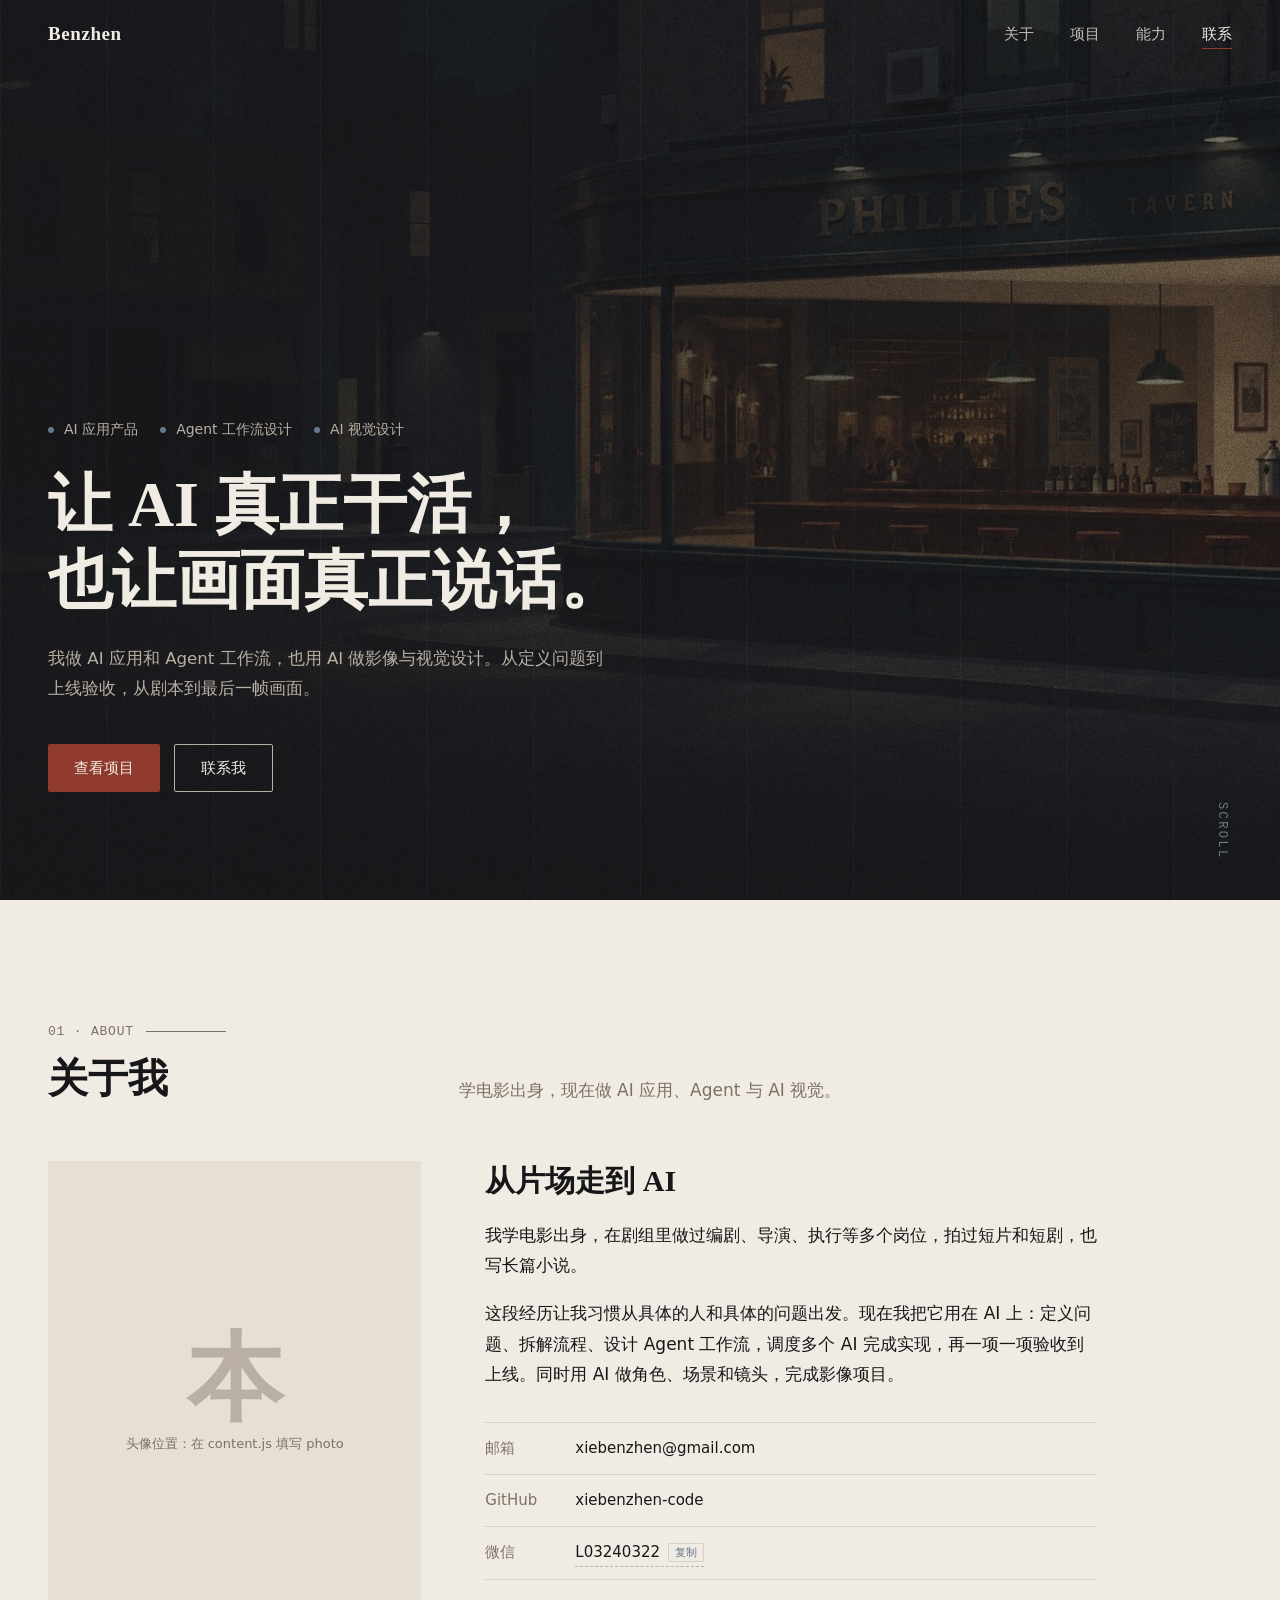
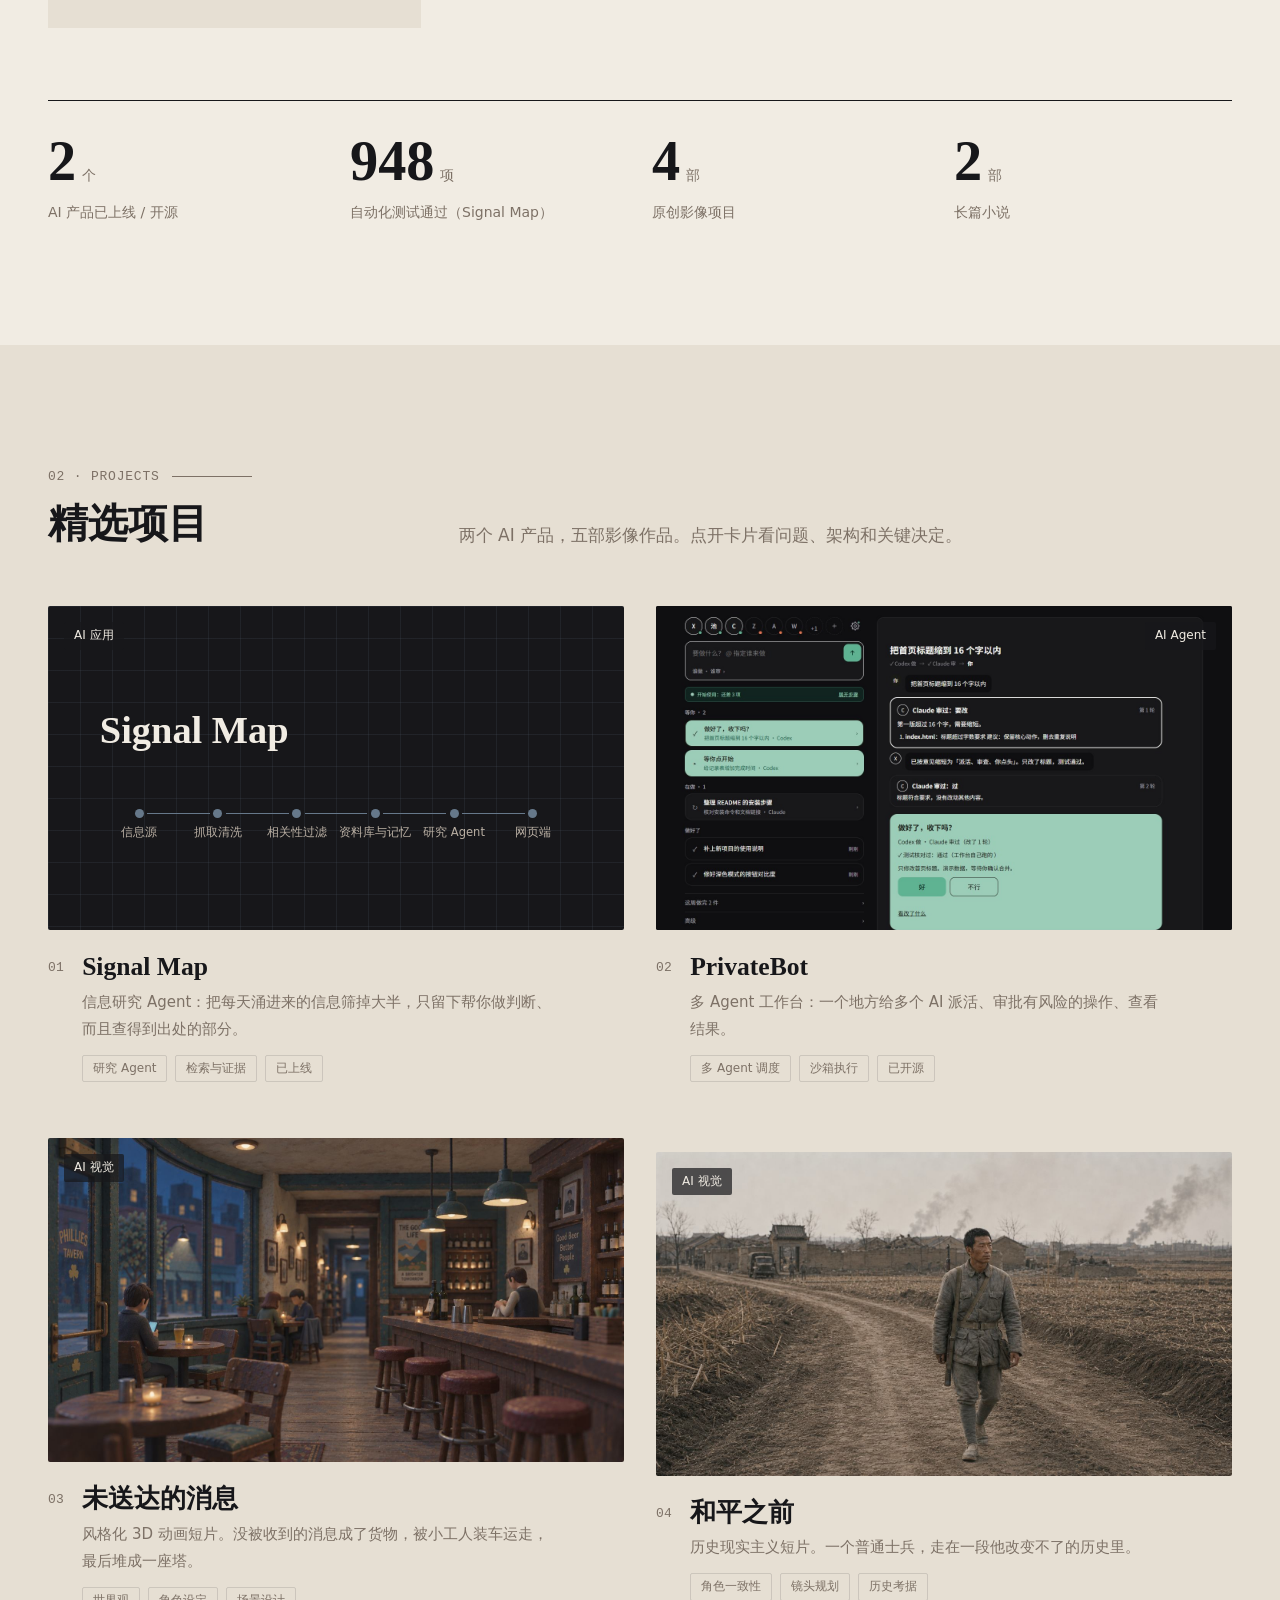
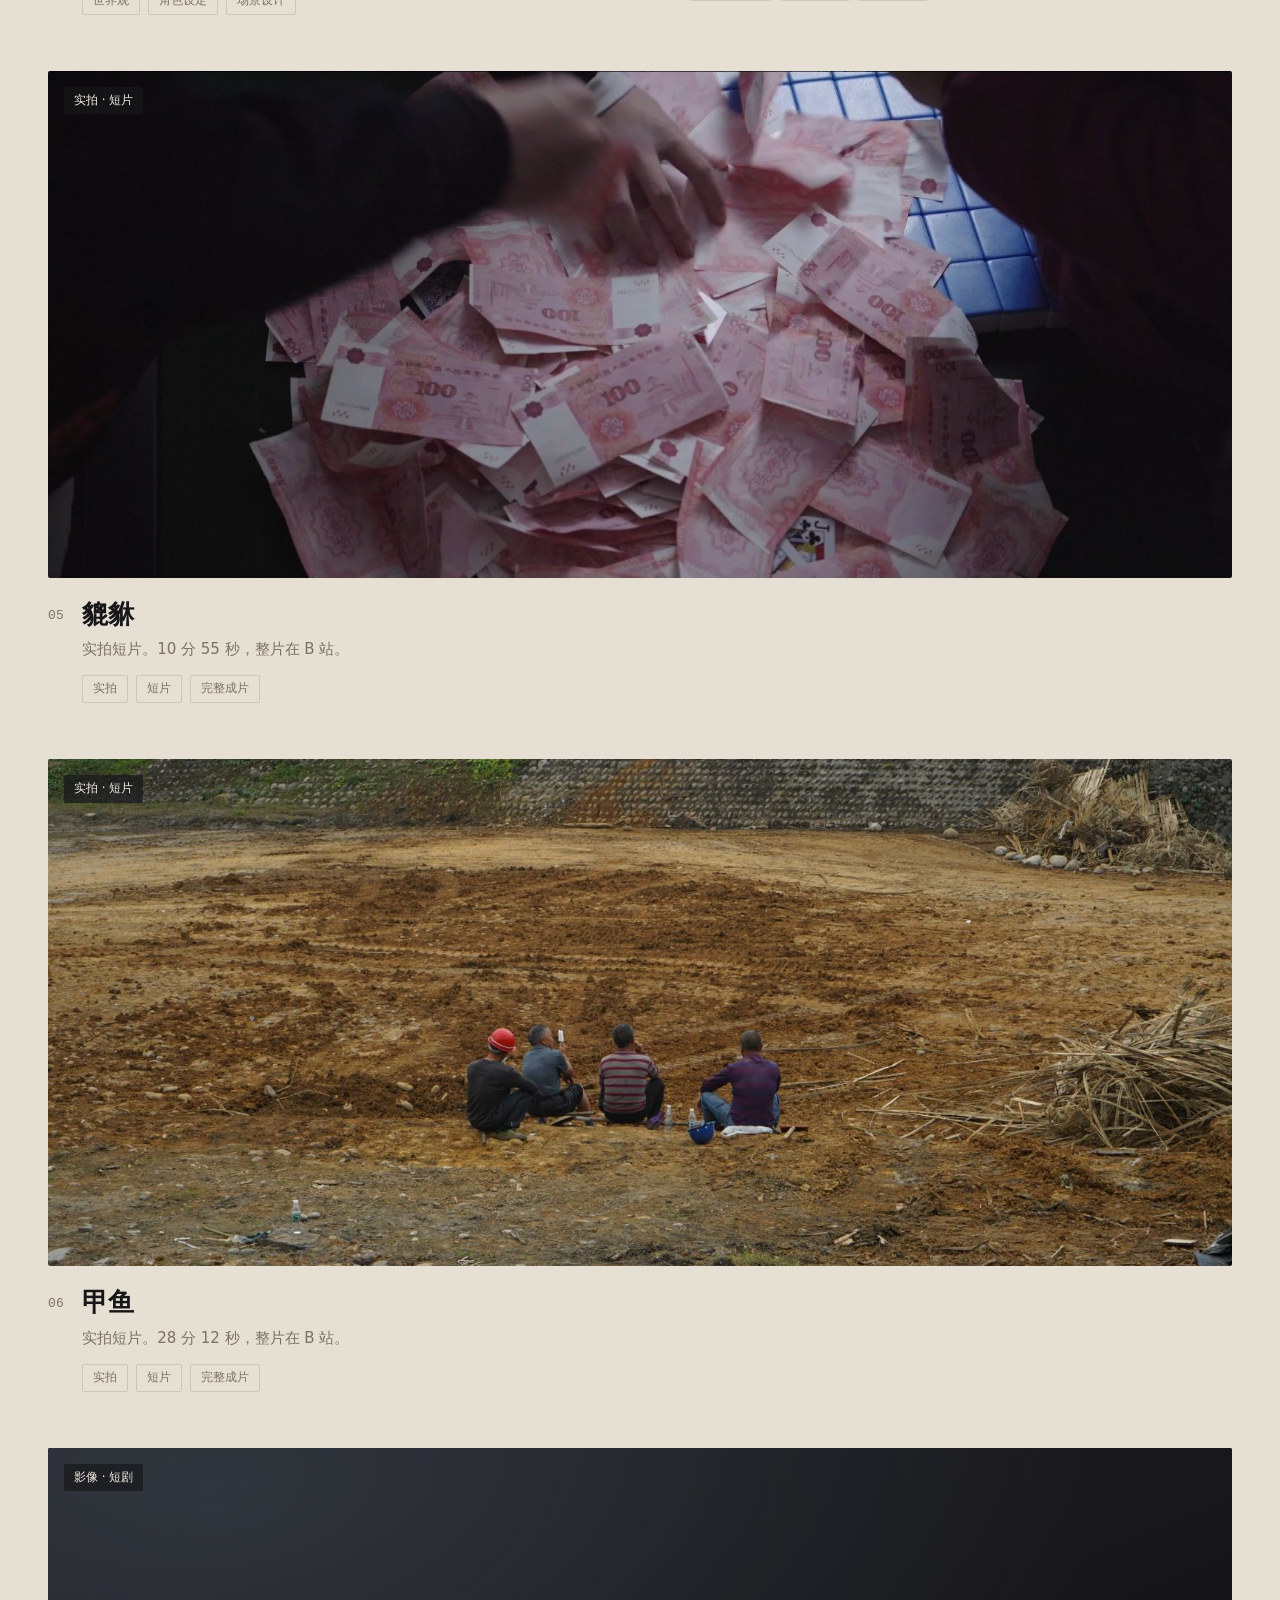
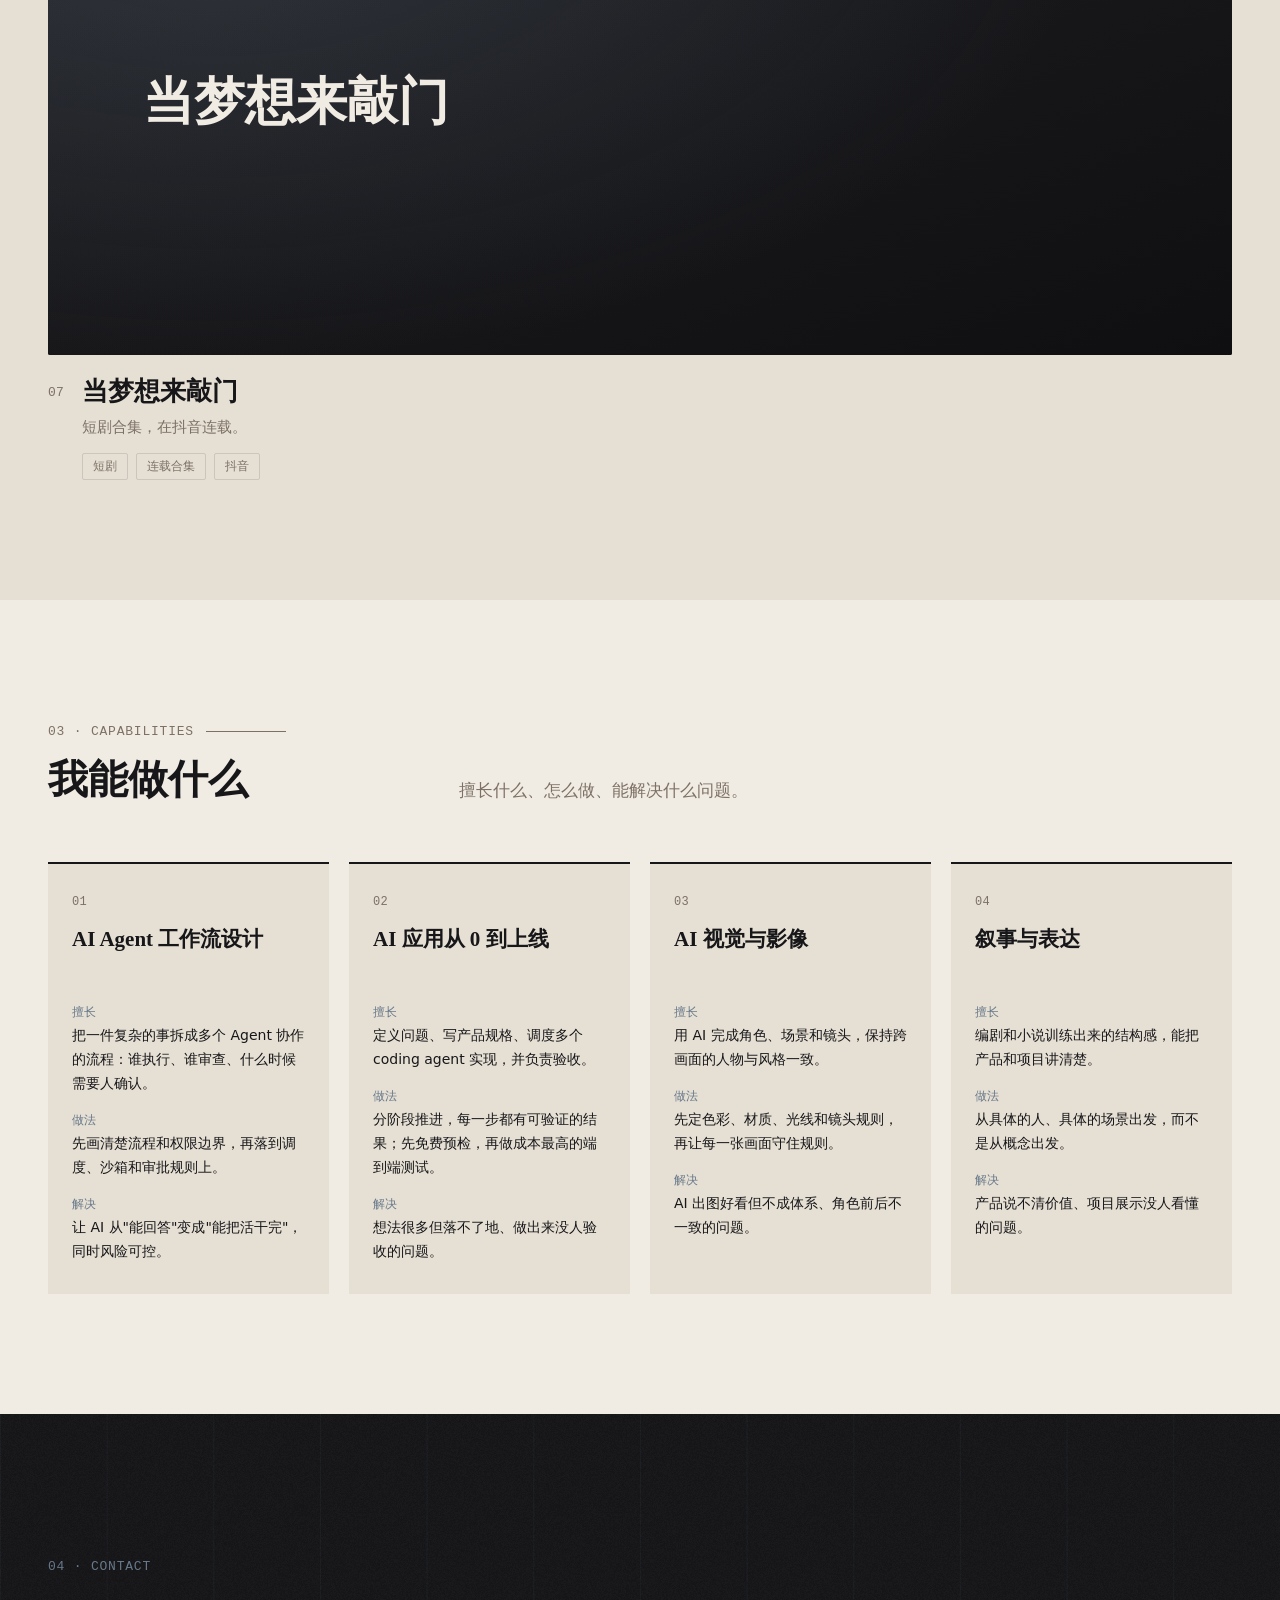
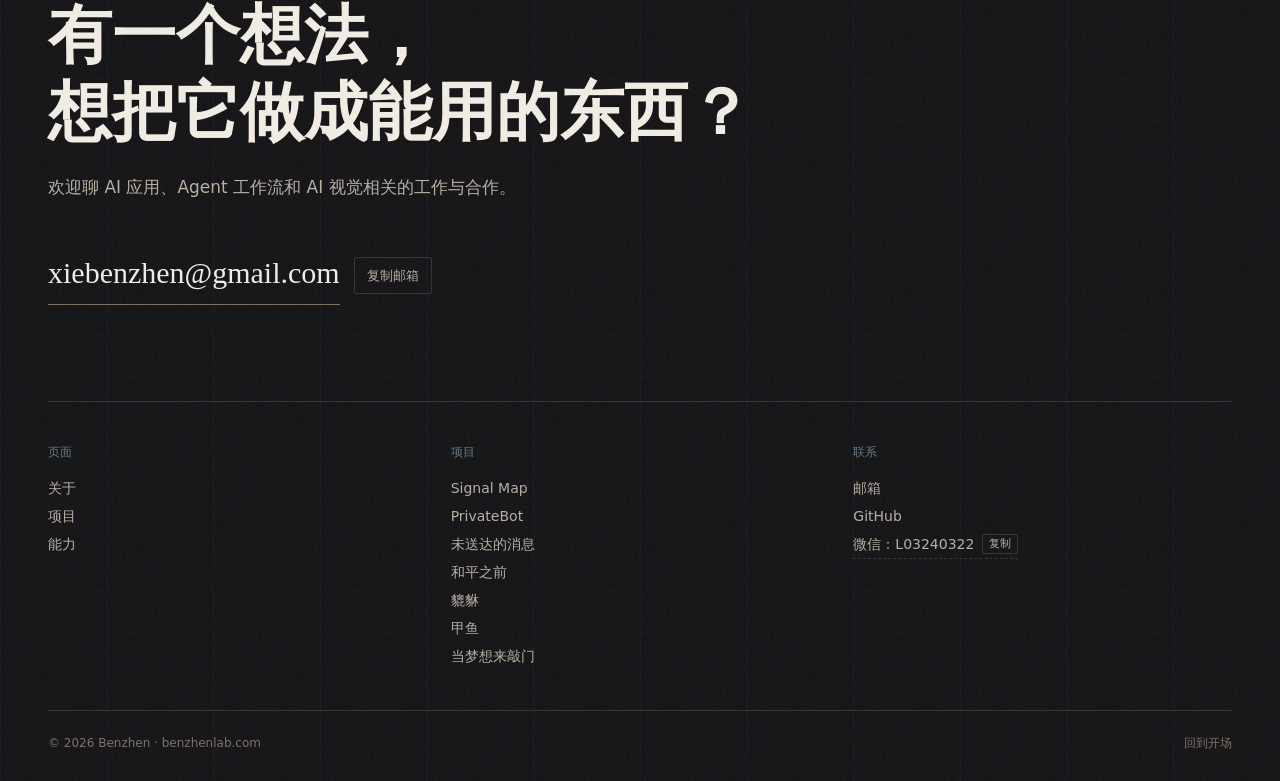
==== work.html @ 31fe7c93 "更新作品集：新增貔貅、甲鱼、当梦想来敲门，PrivateBot 换真实界面封面" ====
<!DOCTYPE html>
<html lang="zh-CN">
<head>
<meta charset="utf-8">
<meta name="viewport" content="width=device-width, initial-scale=1, viewport-fit=cover">
<title>作品集｜Benzhen</title>
<meta name="description" content="AI 应用产品、Agent 工作流设计与 AI 视觉设计作品集。">
<meta name="theme-color" content="#17171A">
<link rel="canonical" href="https://benzhenlab.com/work.html">
<meta property="og:type" content="website">
<meta property="og:site_name" content="Benzhen">
<meta property="og:url" content="https://benzhenlab.com/work.html">
<meta property="og:title" content="Benzhen｜AI 应用产品 · Agent 工作流 · AI 视觉">
<meta property="og:description" content="让 AI 真正干活，也让画面真正说话。七个项目：Signal Map、PrivateBot、未送达的消息、和平之前、貔貅、甲鱼、当梦想来敲门。">
<meta property="og:image" content="https://benzhenlab.com/assets/img/msg-tavern.jpg">
<meta name="twitter:card" content="summary_large_image">
<link rel="icon" href="data:image/svg+xml,%3Csvg xmlns='http://www.w3.org/2000/svg' viewBox='0 0 64 64'%3E%3Crect width='64' height='64' fill='%2317171A'/%3E%3Cpath d='M14 26V14h12M50 38v12H38' stroke='%23B9AFA3' stroke-width='2' fill='none'/%3E%3Ccircle cx='32' cy='32' r='7' fill='%238F3A2C'/%3E%3C/svg%3E">
<link rel="preload" as="image" href="assets/img/msg-street.jpg">
<link rel="stylesheet" href="assets/css/style.css">
</head>
<body class="page-in">

<header class="nav" id="nav">
  <div class="wrap">
    <a class="logo" href="index.html" id="logo"></a>
    <button class="menu-btn" id="menu" aria-label="打开菜单" aria-expanded="false"><i></i></button>
    <ul id="links">
      <li><a href="#about">关于</a></li>
      <li><a href="#projects">项目</a></li>
      <li><a href="#strengths">能力</a></li>
      <li><a href="#contact">联系</a></li>
    </ul>
  </div>
</header>

<main>
  <!-- 1 首屏 -->
  <section class="hero on-dark" id="top">
    <div class="bg"><img id="hero-img" alt=""></div>
    <div class="grid"></div>
    <div class="wrap">
      <div class="kicker" id="hero-roles"></div>
      <h1 id="hero-title"></h1>
      <p id="hero-sub"></p>
      <div class="acts" id="hero-acts"></div>
    </div>
    <span class="scroll mono">SCROLL</span>
  </section>

  <!-- 2 个人经历 -->
  <section class="sec" id="about">
    <div class="wrap">
      <div class="sec-head">
        <div><div class="no"><span class="mono-lbl" data-decrypt>01 · ABOUT</span></div><h2>关于我</h2></div>
        <p>学电影出身，现在做 AI 应用、Agent 与 AI 视觉。</p>
      </div>
      <div class="about-grid">
        <div class="portrait" id="portrait"></div>
        <div class="about-txt">
          <h3 id="about-title"></h3>
          <div id="about-text"></div>
          <dl class="contact-list" id="about-contact"></dl>
        </div>
      </div>
      <div class="stats" id="stats"></div>
    </div>
  </section>

  <!-- 3 精选项目 -->
  <section class="sec projects" id="projects">
    <div class="wrap">
      <div class="sec-head">
        <div><div class="no"><span class="mono-lbl" data-decrypt>02 · PROJECTS</span></div><h2>精选项目</h2></div>
        <p>两个 AI 产品，五部影像作品。点开卡片看问题、架构和关键决定。</p>
      </div>
      <div class="proj-grid" id="proj-grid"></div>
    </div>
  </section>

  <!-- 4 个人优势 -->
  <section class="sec" id="strengths">
    <div class="wrap">
      <div class="sec-head">
        <div><div class="no"><span class="mono-lbl" data-decrypt>03 · CAPABILITIES</span></div><h2>我能做什么</h2></div>
        <p>擅长什么、怎么做、能解决什么问题。</p>
      </div>
      <div class="str-grid" id="str-grid"></div>
    </div>
  </section>

  <!-- 5 页尾联系 -->
  <section class="end" id="contact">
    <div class="grid"></div>
    <div class="wrap">
      <div class="no" style="color:var(--steel);font-size:13px"><span class="mono-lbl" data-decrypt>04 · CONTACT</span></div>
      <h2 id="end-title" style="margin-top:20px"></h2>
      <p class="lead" id="end-text"></p>
      <div class="mail">
        <a class="addr" id="end-mail"></a>
        <button class="copy" id="copy">复制邮箱</button>
      </div>
      <div class="end-cols">
        <div><h4>页面</h4><a href="#about">关于</a><a href="#projects">项目</a><a href="#strengths">能力</a></div>
        <div><h4>项目</h4><div id="end-proj"></div></div>
        <div><h4>联系</h4><div id="end-contact"></div></div>
      </div>
      <div class="foot"><span id="copyr"></span><a href="index.html" style="text-decoration:none">回到开场</a></div>
    </div>
  </section>
</main>

<dialog class="detail" id="detail" aria-labelledby="d-title">
  <div class="d-bar"><span id="d-kind"></span><span class="d-hint mono">← → 切换项目</span><button id="d-close">关闭 ✕</button></div>
  <div class="d-body" id="d-body"></div>
</dialog>

<script src="assets/js/content.js"></script>
<script src="assets/js/fx.js"></script>
<script src="assets/js/main.js"></script>
</body>
</html>
---- assets/css/style.css ----
/* ═════════ 设计令牌 ═════════ */
:root{
  --paper:#F1ECE3;
  --paper-2:#E6DFD3;
  --ink:#17171A;
  --ink-2:#24242A;
  --taupe:#7D7166;
  --taupe-lt:#B9AFA3;
  --cinnabar:#8F3A2C;
  --steel:#66788A;
  --line-lt:rgba(23,23,26,.12);
  --line-dk:rgba(241,236,227,.14);

  --serif:"Songti SC","STSong","Source Han Serif SC","Noto Serif SC","Noto Serif CJK SC","SimSun",serif;
  --sans:"PingFang SC","HarmonyOS Sans SC","Microsoft YaHei UI","Microsoft YaHei","Noto Sans SC",system-ui,sans-serif;
  --mono:"SF Mono","JetBrains Mono","Cascadia Mono","Consolas",monospace;

  --max:1240px;
  --gut:48px;
  --sec:120px;
  --ease:cubic-bezier(.2,.7,.2,1);
}
@media (max-width:1080px){:root{--gut:32px}}
@media (max-width:760px){:root{--gut:20px;--sec:72px}}

*{box-sizing:border-box;margin:0;padding:0}
html{scroll-behavior:smooth;scroll-padding-top:72px;-webkit-text-size-adjust:100%}
body{background:var(--paper);color:var(--ink);font-family:var(--sans);font-size:17px;line-height:1.8;-webkit-font-smoothing:antialiased}
@media (max-width:760px){body{font-size:16px}}
a{color:inherit}
button{font:inherit;color:inherit;background:none;border:0;cursor:pointer}
img{display:block;width:100%}
:focus-visible{outline:2px solid var(--steel);outline-offset:3px}
.wrap{max-width:calc(var(--max) + var(--gut)*2);margin:0 auto;padding:0 var(--gut)}
.mono{font-family:var(--mono);letter-spacing:.02em}

/* 按钮 */
.btn{display:inline-flex;align-items:center;justify-content:center;height:48px;padding:0 26px;border-radius:2px;font-size:15px;text-decoration:none;transition:background .2s,color .2s,border-color .2s}
.btn-primary{background:var(--cinnabar);color:var(--paper)}
.btn-primary:hover{background:#7a3125}
.btn-ghost{border:1px solid currentColor}
.on-dark .btn-ghost{color:var(--paper);border-color:var(--taupe-lt)}
.on-dark .btn-ghost:hover{border-color:var(--paper)}

/* ═════════ 开场页 ═════════ */
.splash{position:fixed;inset:0;background:var(--ink);color:var(--paper);overflow:hidden;cursor:pointer}
.splash .slides{position:absolute;inset:0}
.splash .slides img{position:absolute;inset:0;height:100%;object-fit:cover;opacity:0;transform:scale(1.1);
  filter:saturate(.75) contrast(1.05);transition:opacity 1.8s ease,transform 7s linear}
.splash .slides img.on{opacity:.62;transform:scale(1)}
.splash .veil{position:absolute;inset:0;
  background:radial-gradient(ellipse at 50% 45%,transparent 25%,rgba(23,23,26,.85) 100%),linear-gradient(transparent 50%,rgba(23,23,26,.8))}
.splash .grid{position:absolute;inset:0;opacity:.5;
  background-image:linear-gradient(rgba(102,120,138,.16) 1px,transparent 1px),linear-gradient(90deg,rgba(102,120,138,.16) 1px,transparent 1px);
  background-size:96px 96px;mask-image:radial-gradient(ellipse at center,#000 30%,transparent 80%)}
.crop{position:absolute;width:22px;height:22px;border-color:var(--taupe-lt);border-style:solid;opacity:.7}
.crop.tl{top:28px;left:28px;border-width:1px 0 0 1px}.crop.tr{top:28px;right:28px;border-width:1px 1px 0 0}
.crop.bl{bottom:28px;left:28px;border-width:0 0 1px 1px}.crop.br{bottom:28px;right:28px;border-width:0 1px 1px 0}
.splash .top{position:absolute;top:44px;left:64px;right:64px;display:flex;justify-content:space-between;font-size:13px;color:var(--taupe-lt)}
.splash .top b{font-family:var(--serif);font-size:16px;color:var(--paper);font-weight:700;letter-spacing:.04em}
.splash .tc{color:var(--steel)}
.splash .center{position:absolute;left:64px;right:64px;bottom:120px}
.splash h1{font-family:var(--serif);font-weight:700;font-size:clamp(40px,6.4vw,88px);line-height:1.15;letter-spacing:.01em}
.splash h1 > span{display:block}
.splash .roles{display:flex;flex-wrap:wrap;gap:8px 28px;margin-top:28px;font-size:15px;color:var(--taupe-lt);opacity:0;animation:up 1s 1.1s var(--ease) forwards}
.splash .roles span{display:flex;align-items:center;gap:10px}
.splash .roles span::before{content:"";width:18px;height:1px;background:var(--taupe-lt)}
.splash .enter{position:absolute;right:64px;bottom:120px;display:flex;align-items:center;gap:14px;font-size:14px;opacity:0;animation:up 1s 1.4s var(--ease) forwards}
.splash .enter i{width:56px;height:56px;border-radius:50%;border:1px solid var(--taupe-lt);display:grid;place-items:center;position:relative}
.splash .enter i::after{content:"";width:8px;height:8px;border-radius:50%;background:var(--cinnabar);animation:pulse 2s ease-in-out infinite}
.splash:hover .enter i{border-color:var(--paper)}
.splash .count{position:absolute;left:64px;bottom:52px;font-size:12px;color:var(--taupe-lt)}
@keyframes up{to{opacity:1;transform:none}}
@keyframes pulse{50%{transform:scale(1.6);opacity:.5}}
.curtain{position:fixed;inset:0;background:var(--ink);z-index:50;transform:translateY(100%);transition:transform .7s cubic-bezier(.7,0,.2,1);pointer-events:none}
.curtain.go{transform:none}
@media (max-width:760px){
  .splash .top{left:28px;right:28px;top:36px}
  .splash .center{left:28px;right:28px;bottom:150px}
  .splash .enter{left:28px;right:auto;bottom:60px}
  .splash .count{display:none}
  .crop{display:none}
  .splash .slides{top:84px;bottom:auto;aspect-ratio:16/9}
  .splash .slides img{transform:none;transition:opacity 1.8s ease}
  .splash .slides img.on{opacity:.9;transform:none}
  .splash .veil{background:linear-gradient(transparent calc(84px + 40vw),var(--ink) calc(84px + 56.25vw))}
  .splash .grid{display:none}
  .splash .center{top:calc(84px + 56.25vw + 36px);bottom:auto}
}

/* ═════════ 作品集页 ═════════ */
.page-in{animation:fadein .8s ease both}
@keyframes fadein{from{opacity:0}}

/* 导航 */
.nav{position:fixed;top:0;left:0;right:0;z-index:20;transition:background .3s,color .3s,border-color .3s;color:var(--paper);border-bottom:1px solid transparent}
.nav .wrap{display:flex;align-items:center;justify-content:space-between;height:68px}
.nav .logo{font-family:var(--serif);font-weight:700;font-size:19px;text-decoration:none;letter-spacing:.03em}
.nav ul{display:flex;gap:36px;list-style:none;font-size:15px}
.nav ul a{text-decoration:none;opacity:.78;position:relative}
.nav ul a:hover,.nav ul a.cur{opacity:1}
.nav ul a.cur::after{content:"";position:absolute;left:0;right:0;bottom:-6px;height:1px;background:var(--cinnabar)}
.nav.solid{background:rgba(241,236,227,.94);backdrop-filter:blur(10px);color:var(--ink);border-color:var(--line-lt)}
.menu-btn{display:none;width:40px;height:40px;position:relative}
.menu-btn i,.menu-btn i::before,.menu-btn i::after{position:absolute;left:10px;width:20px;height:1.5px;background:currentColor;content:"";transition:transform .25s}
.menu-btn i{top:19px}.menu-btn i::before{left:0;top:-6px}.menu-btn i::after{left:0;top:6px}
.nav.open .menu-btn i{background:transparent}
.nav.open .menu-btn i::before{transform:translateY(6px) rotate(45deg)}
.nav.open .menu-btn i::after{transform:translateY(-6px) rotate(-45deg)}
@media (max-width:760px){
  .menu-btn{display:block}
  .nav ul{position:fixed;top:68px;left:0;right:0;flex-direction:column;gap:0;background:var(--paper);color:var(--ink);
    padding:8px var(--gut) 20px;border-bottom:1px solid var(--line-lt);transform:translateY(-8px);opacity:0;pointer-events:none;transition:opacity .25s,transform .25s}
  .nav ul a{display:block;padding:12px 0;opacity:1;border-bottom:1px solid var(--line-lt)}
  .nav.open ul{opacity:1;transform:none;pointer-events:auto}
  .nav.open{background:var(--paper);color:var(--ink)}
}

/* 1 Hero */
.hero{position:relative;min-height:100svh;display:flex;align-items:flex-end;background:var(--ink);color:var(--paper);overflow:hidden}
.hero .bg{position:absolute;inset:0}
.hero .bg img{height:100%;object-fit:cover;opacity:.55;filter:saturate(.7)}
.hero .bg::after{content:"";position:absolute;inset:0;background:linear-gradient(90deg,rgba(23,23,26,.92) 0%,rgba(23,23,26,.55) 55%,rgba(23,23,26,.25)),linear-gradient(transparent 60%,rgba(23,23,26,.9))}
.hero .grid{position:absolute;inset:0;opacity:.45;background-image:linear-gradient(90deg,rgba(102,120,138,.18) 1px,transparent 1px);background-size:calc((100% - 0px)/12) 100%}
.hero .wrap{position:relative;width:100%;padding-bottom:clamp(64px,12vh,120px);padding-top:140px}
.hero .kicker{display:flex;flex-wrap:wrap;gap:6px 22px;font-size:14px;color:var(--taupe-lt);margin-bottom:24px}
.hero .kicker span{display:flex;align-items:center;gap:10px}
.hero .kicker span::before{content:"";width:6px;height:6px;border-radius:50%;background:var(--steel)}
.hero h1{font-family:var(--serif);font-weight:700;font-size:clamp(34px,5vw,64px);line-height:1.2;max-width:14em}
.hero h1 > span{display:block}
.hero p{max-width:34em;margin-top:24px;color:var(--taupe-lt);font-size:clamp(16px,1.3vw,18px);opacity:0;animation:up 1s .9s var(--ease) forwards}
.hero .acts{display:flex;flex-wrap:wrap;gap:14px;margin-top:40px;opacity:0;animation:up 1s 1.1s var(--ease) forwards}
.hero .scroll{position:absolute;right:var(--gut);bottom:40px;font-size:12px;color:var(--steel);writing-mode:vertical-rl;letter-spacing:.2em}
@media (max-width:760px){
  .hero{display:block;min-height:0;padding-top:68px}
  .hero .bg{position:relative;aspect-ratio:16/9}
  .hero .bg img{opacity:.9}
  .hero .bg::after{background:linear-gradient(transparent 55%,var(--ink))}
  .hero .grid,.hero .scroll{display:none}
  .hero .wrap{padding-top:28px;padding-bottom:56px}
}

/* 模块通用 */
.sec{padding:var(--sec) 0}
.sec-head{display:grid;grid-template-columns:minmax(0,4fr) minmax(0,8fr);gap:24px;align-items:end;margin-bottom:56px}
.sec-head .no{font-size:13px;color:var(--taupe);display:flex;align-items:center;gap:12px}
.sec-head .no::after{content:"";flex:1;max-width:80px;height:1px;background:var(--taupe)}
.sec-head h2{font-family:var(--serif);font-size:clamp(28px,3.2vw,40px);line-height:1.3;margin-top:10px}
.sec-head p{color:var(--taupe);max-width:36em}
@media (max-width:760px){.sec-head{grid-template-columns:1fr;margin-bottom:36px}}

/* 2 个人经历 */
.about-grid{display:grid;grid-template-columns:minmax(0,4fr) minmax(0,8fr);gap:24px 64px}
.portrait{aspect-ratio:4/5;background:var(--paper-2);position:relative;overflow:hidden}
.portrait img{height:100%;object-fit:cover}
.portrait .ph{position:absolute;inset:0;display:grid;place-items:center;text-align:center;color:var(--taupe)}
.portrait .ph b{display:block;font-family:var(--serif);font-size:96px;line-height:1;color:var(--taupe-lt);font-weight:700}
.portrait .ph small{font-size:13px}
.about-txt h3{font-family:var(--serif);font-size:clamp(24px,2.4vw,30px);line-height:1.35;margin-bottom:18px}
.about-txt p{max-width:36em}
.about-txt p + p{margin-top:1em}
.contact-list{margin-top:32px;border-top:1px solid var(--line-lt);max-width:36em}
.contact-list div{display:grid;grid-template-columns:90px 1fr;padding:12px 0;border-bottom:1px solid var(--line-lt);font-size:15px}
.contact-list dt{color:var(--taupe)}
.contact-list a{text-decoration:none}
.contact-list a:hover{color:var(--cinnabar)}
.copy-id{display:inline-flex;align-items:center;gap:8px;padding:0;text-align:left;border-bottom:1px dashed var(--taupe-lt)}
.copy-id span{font-size:11px;line-height:1.6;color:var(--steel);border:1px solid var(--line-lt);padding:0 6px;border-radius:2px;transition:color .2s,border-color .2s}
.copy-id:hover span{color:var(--cinnabar);border-color:var(--cinnabar)}
.end .copy-id{color:var(--taupe-lt);border-bottom-color:var(--line-dk);line-height:2}
.end .copy-id:hover{color:var(--paper)}
.end .copy-id span{color:var(--taupe-lt);border-color:var(--line-dk)}
.stats{display:grid;grid-template-columns:repeat(4,minmax(0,1fr));gap:24px;margin-top:72px;padding-top:32px;border-top:1px solid var(--ink)}
.stat b{font-family:var(--serif);font-size:clamp(40px,4.4vw,60px);line-height:1;font-weight:700}
.stat .u{font-size:14px;color:var(--taupe);margin-left:6px}
.stat p{font-size:14px;color:var(--taupe);margin-top:10px}
@media (max-width:760px){
  .about-grid{grid-template-columns:1fr}
  .portrait{max-width:280px;aspect-ratio:1}
  .stats{grid-template-columns:1fr 1fr;gap:28px 16px;margin-top:48px}
}

/* 3 精选项目 */
.projects{background:var(--paper-2)}
.proj-grid{display:grid;grid-template-columns:repeat(2,minmax(0,1fr));gap:56px 32px}
.proj{display:block;width:100%;text-align:left}
.proj .cover{position:relative;aspect-ratio:16/9;overflow:hidden;background:var(--ink);border-radius:2px}
.proj .cover img{height:100%;object-fit:cover;transition:transform .8s var(--ease)}
.proj:hover .cover img{transform:scale(1.035)}
.proj .kind{position:absolute;left:16px;top:16px;font-size:12px;padding:3px 10px;background:rgba(23,23,26,.7);color:var(--paper);border-radius:2px}
/* 界面截图做封面时，标签移到右上，避开截图里的工具栏与标题 */
.proj .cover--shot .kind{left:auto;right:16px}
.proj .info{display:grid;grid-template-columns:auto 1fr;gap:4px 18px;margin-top:20px}
.proj .idx{font-size:13px;color:var(--taupe);padding-top:6px}
.proj h3{font-family:var(--serif);font-size:clamp(21px,2vw,26px);line-height:1.35;transition:color .2s}
.proj:hover h3{color:var(--cinnabar)}
.proj p{grid-column:2;color:var(--taupe);font-size:15px;max-width:32em}
.proj .tags{grid-column:2;display:flex;flex-wrap:wrap;gap:8px;margin-top:8px}
.proj .tags span{font-size:12px;padding:2px 10px;border:1px solid var(--line-lt);border-radius:2px;color:var(--taupe)}
/* 架构封面：用真实的系统流程绘制 */
.arch{position:absolute;inset:0;display:flex;flex-direction:column;justify-content:center;padding:0 9%;color:var(--paper);
  background-image:linear-gradient(rgba(102,120,138,.13) 1px,transparent 1px),linear-gradient(90deg,rgba(102,120,138,.13) 1px,transparent 1px);background-size:32px 32px}
.arch .t{font-family:var(--serif);font-size:clamp(26px,3vw,40px);font-weight:700;margin-bottom:clamp(20px,4vw,40px)}
.arch ol{list-style:none;display:flex;align-items:flex-start}
.arch li{flex:1;position:relative;font-size:clamp(10px,.9vw,12px);color:var(--taupe-lt);padding-top:20px;text-align:center;line-height:1.35}
.arch li::before{content:"";position:absolute;top:4px;left:50%;width:9px;height:9px;margin-left:-4.5px;border-radius:50%;background:var(--steel);transition:background .3s}
.arch li::after{content:"";position:absolute;top:8px;left:calc(50% + 8px);right:calc(-50% + 8px);height:1px;background:var(--steel)}
.arch li:last-child::after{display:none}
.proj:hover .arch li::before{background:var(--paper)}
/* 没有剧照的项目：用文字封面，避免拿别的片子剧照冒充 */
.tcover{position:absolute;inset:0;display:flex;flex-direction:column;justify-content:center;padding:0 8%;color:var(--paper);
  background:radial-gradient(120% 150% at 14% 8%,rgba(102,120,138,.26),transparent 62%),
             linear-gradient(158deg,#202024,#17171a 55%,#0f0f11)}
.tcover .k{font-size:11px;letter-spacing:.18em;color:var(--taupe-lt);margin-bottom:14px}
.tcover b{font-family:var(--serif);font-size:clamp(28px,4vw,54px);font-weight:700;line-height:1.16}
/* 压轴项目横跨两栏 */
.proj.wide{grid-column:1/-1}
.proj.wide .cover{aspect-ratio:21/9}
.proj.wide .info{max-width:none}
@media (max-width:760px){.proj-grid{grid-template-columns:1fr;gap:44px}.arch li{font-size:10px}
  .proj.wide{grid-column:auto}.proj.wide .cover{aspect-ratio:16/9}}

/* 4 个人优势 */
.str-grid{display:grid;grid-template-columns:repeat(4,minmax(0,1fr));gap:20px}
.str{background:var(--paper-2);padding:28px 24px 30px;border-top:2px solid var(--ink);display:flex;flex-direction:column}
.str .n{font-size:12px;color:var(--taupe)}
.str h3{font-family:var(--serif);font-size:21px;line-height:1.4;margin:12px 0 18px;min-height:2.8em}
.str dl{display:grid;gap:14px;font-size:14px;line-height:1.7}
.str dt{font-size:12px;color:var(--steel);margin-bottom:2px}
.str dd{color:var(--ink)}
@media (max-width:1080px){.str-grid{grid-template-columns:1fr 1fr}}
@media (max-width:760px){.str-grid{grid-template-columns:1fr}.str h3{min-height:0}}

/* 5 页尾联系 */
.end{background:var(--ink);color:var(--paper);padding:calc(var(--sec) + 20px) 0 0;position:relative;overflow:hidden}
.end .grid{position:absolute;inset:0;opacity:.35;background-image:linear-gradient(90deg,rgba(102,120,138,.2) 1px,transparent 1px);background-size:calc(100%/12) 100%}
.end .wrap{position:relative}
.end h2{font-family:var(--serif);font-size:clamp(32px,5vw,64px);line-height:1.2;font-weight:700}
.end h2 span{display:block}
.end .lead{color:var(--taupe-lt);margin-top:20px;max-width:32em}
.end .mail{display:flex;flex-wrap:wrap;align-items:center;gap:14px;margin-top:44px}
.end .addr{font-family:var(--serif);font-size:clamp(20px,2.4vw,30px);text-decoration:none;border-bottom:1px solid var(--taupe);padding-bottom:4px}
.end .addr:hover{border-color:var(--paper)}
.copy{font-size:13px;color:var(--taupe-lt);border:1px solid var(--line-dk);padding:6px 12px;border-radius:2px}
.copy:hover{color:var(--paper);border-color:var(--taupe-lt)}
.end-cols{display:grid;grid-template-columns:repeat(3,minmax(0,1fr));gap:24px;margin-top:96px;padding:40px 0;border-top:1px solid var(--line-dk);font-size:14px}
.end-cols h4{font-size:12px;font-weight:400;color:var(--steel);margin-bottom:10px}
.end-cols a{display:block;text-decoration:none;color:var(--taupe-lt);line-height:2}
.end-cols a:hover{color:var(--paper)}
.foot{display:flex;justify-content:space-between;flex-wrap:wrap;gap:8px;padding:22px 0 28px;border-top:1px solid var(--line-dk);font-size:12px;color:var(--taupe)}
@media (max-width:760px){.end-cols{grid-template-columns:1fr 1fr;margin-top:64px}}

/* 详情浮层 */
dialog.detail{margin:0 0 0 auto;width:min(880px,100vw);max-width:none;height:100dvh;max-height:none;border:0;background:var(--paper);color:var(--ink);overflow-y:auto;overscroll-behavior:contain}
dialog.detail::backdrop{background:rgba(23,23,26,.6)}
dialog.detail[open]{animation:slide .45s var(--ease)}
@keyframes slide{from{transform:translateX(60px);opacity:0}}
.d-bar{position:sticky;top:0;z-index:2;display:flex;justify-content:space-between;align-items:center;height:60px;padding:0 40px;background:rgba(241,236,227,.95);border-bottom:1px solid var(--line-lt);font-size:14px}
.d-bar span{color:var(--taupe)}
.d-bar button:hover{color:var(--cinnabar)}
.d-body{padding:40px 40px 96px}
.d-body h2{font-family:var(--serif);font-size:clamp(30px,4vw,46px);line-height:1.25}
.d-body .lead{font-size:18px;color:var(--taupe);margin-top:10px;max-width:32em}
.d-facts{display:grid;grid-template-columns:repeat(auto-fit,minmax(180px,1fr));gap:18px 28px;margin:32px 0 8px;padding:20px 0;border-top:1px solid var(--ink);border-bottom:1px solid var(--line-lt)}
.d-facts dt{font-size:12px;color:var(--taupe)}
.d-facts dd{font-size:15px;margin-top:2px}
.d-body h4{font-family:var(--serif);font-size:22px;margin:44px 0 12px}
.d-body p{max-width:36em}
.d-body p + p{margin-top:.8em}
.d-body ul{padding-left:1.2em;max-width:36em}
.d-body li{margin-top:6px}
.d-body li::marker{color:var(--taupe)}
.d-body figure{margin:24px 0}
.d-body figcaption{font-size:13px;color:var(--taupe);margin-top:8px}
.d-pair{display:grid;grid-template-columns:1fr 1fr;gap:14px}
.d-pair figure{margin:10px 0}
/* 界面截图：加圆角和细边，浅色界面才不会糊进米色底里；固定比例避免滚动时跳动 */
.d-pair--ui img{aspect-ratio:16/11;object-fit:cover;object-position:top;
  border-radius:8px;border:1px solid var(--line-lt);background:var(--paper-2);
  box-shadow:0 1px 2px rgba(23,23,26,.06)}
/* 手机截图一排：等宽、等高、圆角，底部裁掉滚动区多余的空白 */
.d-phones{display:grid;grid-template-columns:repeat(4,1fr);gap:14px;margin:18px 0 4px}
.d-phones figure{margin:0}
.d-phones img{display:block;width:100%;aspect-ratio:430/932;object-fit:cover;object-position:top;
  border-radius:12px;border:1px solid var(--line-lt);background:var(--ink);cursor:zoom-in;
  box-shadow:0 2px 10px rgba(23,23,26,.10)}
.d-phones figcaption{font-size:12px;line-height:1.6;color:var(--taupe);margin-top:8px;text-align:center}
.d-flow{display:grid;grid-template-columns:repeat(auto-fit,minmax(118px,1fr));gap:10px;margin-top:16px}
.d-flow div{background:var(--ink);color:var(--paper);padding:12px;border-radius:2px;font-size:13px;line-height:1.5}
.d-flow b{display:block;font-size:14px;margin-bottom:6px}
.d-flow span{display:block;color:var(--taupe-lt)}
.d-note{font-size:13px;color:var(--taupe);margin-top:10px}
/* 视频块：16:9 容器，mp4 与第三方播放器共用 */
.d-video{position:relative;aspect-ratio:16/9;background:var(--ink);overflow:hidden;border-radius:2px}
.d-video iframe,.d-video video{position:absolute;inset:0;width:100%;height:100%;border:0;display:block;background:var(--ink)}
.d-vfig video{cursor:default}
/* 多条视频：两列并排，避免一条接一条全是 16:9 大块 */
.d-vgrid{display:grid;grid-template-columns:1fr 1fr;gap:14px;margin:20px 0}
.d-vgrid .d-vfig{margin:0}
.d-vgrid figcaption{margin-top:6px}
/* 抖音这类不能内嵌的：封面 + 播放钮，点开去站外看 */
.d-vout{position:relative;display:block;aspect-ratio:16/9;overflow:hidden;border-radius:2px;text-decoration:none;
  background:radial-gradient(120% 150% at 18% 10%,rgba(102,120,138,.24),transparent 60%),
             linear-gradient(158deg,#202024,#17171a 55%,#0f0f11)}
.d-vout img{width:100%;height:100%;object-fit:cover;opacity:.74;cursor:pointer;
  transition:opacity .25s ease,transform .6s cubic-bezier(.22,.61,.36,1)}
.d-vout:hover img{opacity:.92;transform:scale(1.015)}
.d-vplay{position:absolute;top:50%;left:50%;transform:translate(-50%,-50%);width:62px;height:62px;border-radius:50%;
  border:1px solid rgba(241,236,227,.6);background:rgba(23,23,26,.3);display:grid;place-items:center;
  transition:background .2s ease,border-color .2s ease}
.d-vplay svg{width:20px;height:20px;fill:var(--paper);margin-left:3px}
.d-vout:hover .d-vplay{background:var(--cinnabar);border-color:var(--cinnabar)}
.d-vlabel{position:absolute;left:0;right:0;bottom:0;padding:16px;font-size:12px;letter-spacing:.1em;color:var(--paper);
  background:linear-gradient(transparent,rgba(23,23,26,.78));pointer-events:none}
.d-vsr{position:absolute;width:1px;height:1px;overflow:hidden;clip-path:inset(50%);white-space:nowrap}
.d-links{margin-top:40px;display:flex;gap:12px}
@media (max-width:760px){.d-bar{padding:0 20px}.d-body{padding:28px 20px 72px}.d-pair{grid-template-columns:1fr}.d-phones{grid-template-columns:repeat(2,1fr);gap:10px}.d-vgrid{grid-template-columns:1fr}}

@media (prefers-reduced-motion:reduce){
  *,*::before,*::after{animation:none!important;transition:none!important}
  .splash .roles,.splash .enter,.hero p,.hero .acts{opacity:1;transform:none}
  html{scroll-behavior:auto}
}

/* ═════════ 滚动进场 ═════════ */
.rv{opacity:0;transform:translateY(18px);transition:opacity .7s var(--ease),transform .7s var(--ease)}
.rv.in{opacity:1;transform:none}

/* ═════════ 详情：项目切换 + 图片放大 ═════════ */
.d-bar .d-hint{color:var(--taupe);font-size:12px;letter-spacing:.04em}
.d-body figure img{cursor:zoom-in}
.d-nav{display:flex;gap:16px;margin-top:64px;padding-top:24px;border-top:1px solid var(--line-lt)}
.d-nav a{display:block;max-width:48%;text-decoration:none}
.d-nav small{display:block;font-size:12px;color:var(--taupe);margin-bottom:2px}
.d-nav b{font-family:var(--serif);font-size:19px;font-weight:700;transition:color .2s}
.d-nav a:hover b{color:var(--cinnabar)}
.d-nav .next{margin-left:auto;text-align:right}

dialog.zoom{margin:auto;border:0;padding:28px 24px;background:rgba(23,23,26,.97);color:var(--paper);width:100vw;height:100dvh;max-width:none;max-height:none;
  overflow:hidden;cursor:zoom-out;place-items:center}
dialog.zoom[open]{display:grid;animation:zfade .22s ease}
dialog.zoom::backdrop{background:rgba(23,23,26,.97)}
@keyframes zfade{from{opacity:0}}
.zoom img{width:auto;max-width:100%;max-height:100%;object-fit:contain;box-shadow:0 24px 80px rgba(0,0,0,.5)}
.zoom .z-close{position:absolute;top:20px;right:24px;color:var(--paper);font-size:14px;letter-spacing:.04em;
  border:1px solid var(--line-dk);padding:6px 12px;border-radius:2px;background:rgba(23,23,26,.6)}
.zoom .z-close:hover{border-color:var(--taupe-lt)}
@media (max-width:760px){.d-nav{margin-top:40px}.d-nav b{font-size:17px}.zoom img{max-height:86dvh}.d-bar .d-hint{display:none}}
@media (prefers-reduced-motion:reduce){.rv{opacity:1!important;transform:none!important}}

/* ═════════ React Bits 移植动效的样式 ═════════ */
.fx-noise{position:absolute;inset:0;pointer-events:none;z-index:1;image-rendering:pixelated}
.splash > *:not(.fx-noise):not(.slides):not(.veil){z-index:2}
.hero .wrap,.end .wrap{z-index:2}
.fx-spot{position:relative;isolation:isolate;overflow:hidden}
.fx-spot__light{position:absolute;inset:0;z-index:-1;opacity:0;pointer-events:none}
.fx-spot__edge{position:absolute;inset:0;z-index:1;opacity:0;pointer-events:none;padding:1px;
  -webkit-mask:linear-gradient(#000 0 0) content-box,linear-gradient(#000 0 0);-webkit-mask-composite:xor;
  mask:linear-gradient(#000 0 0) content-box exclude,linear-gradient(#000 0 0)}
.btn{position:relative}
.no .mono-lbl{font-family:var(--mono);letter-spacing:.06em}
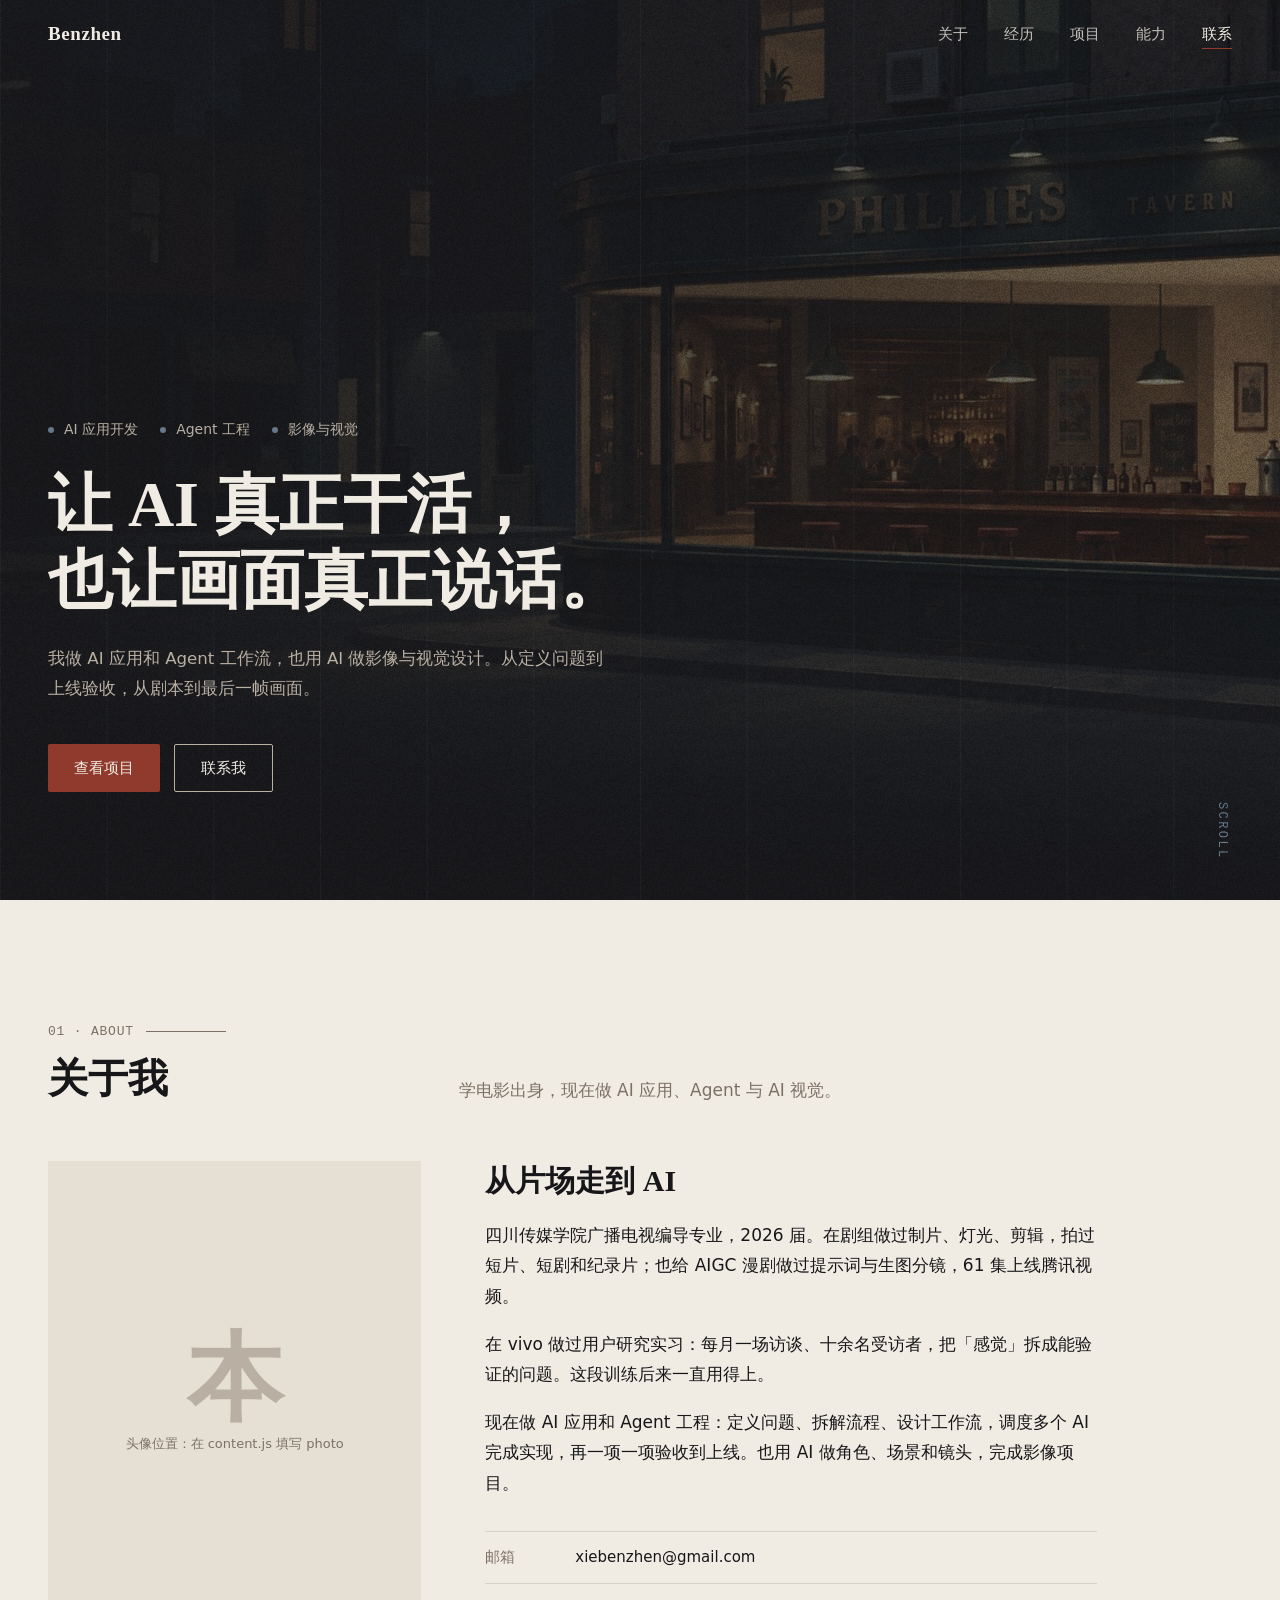
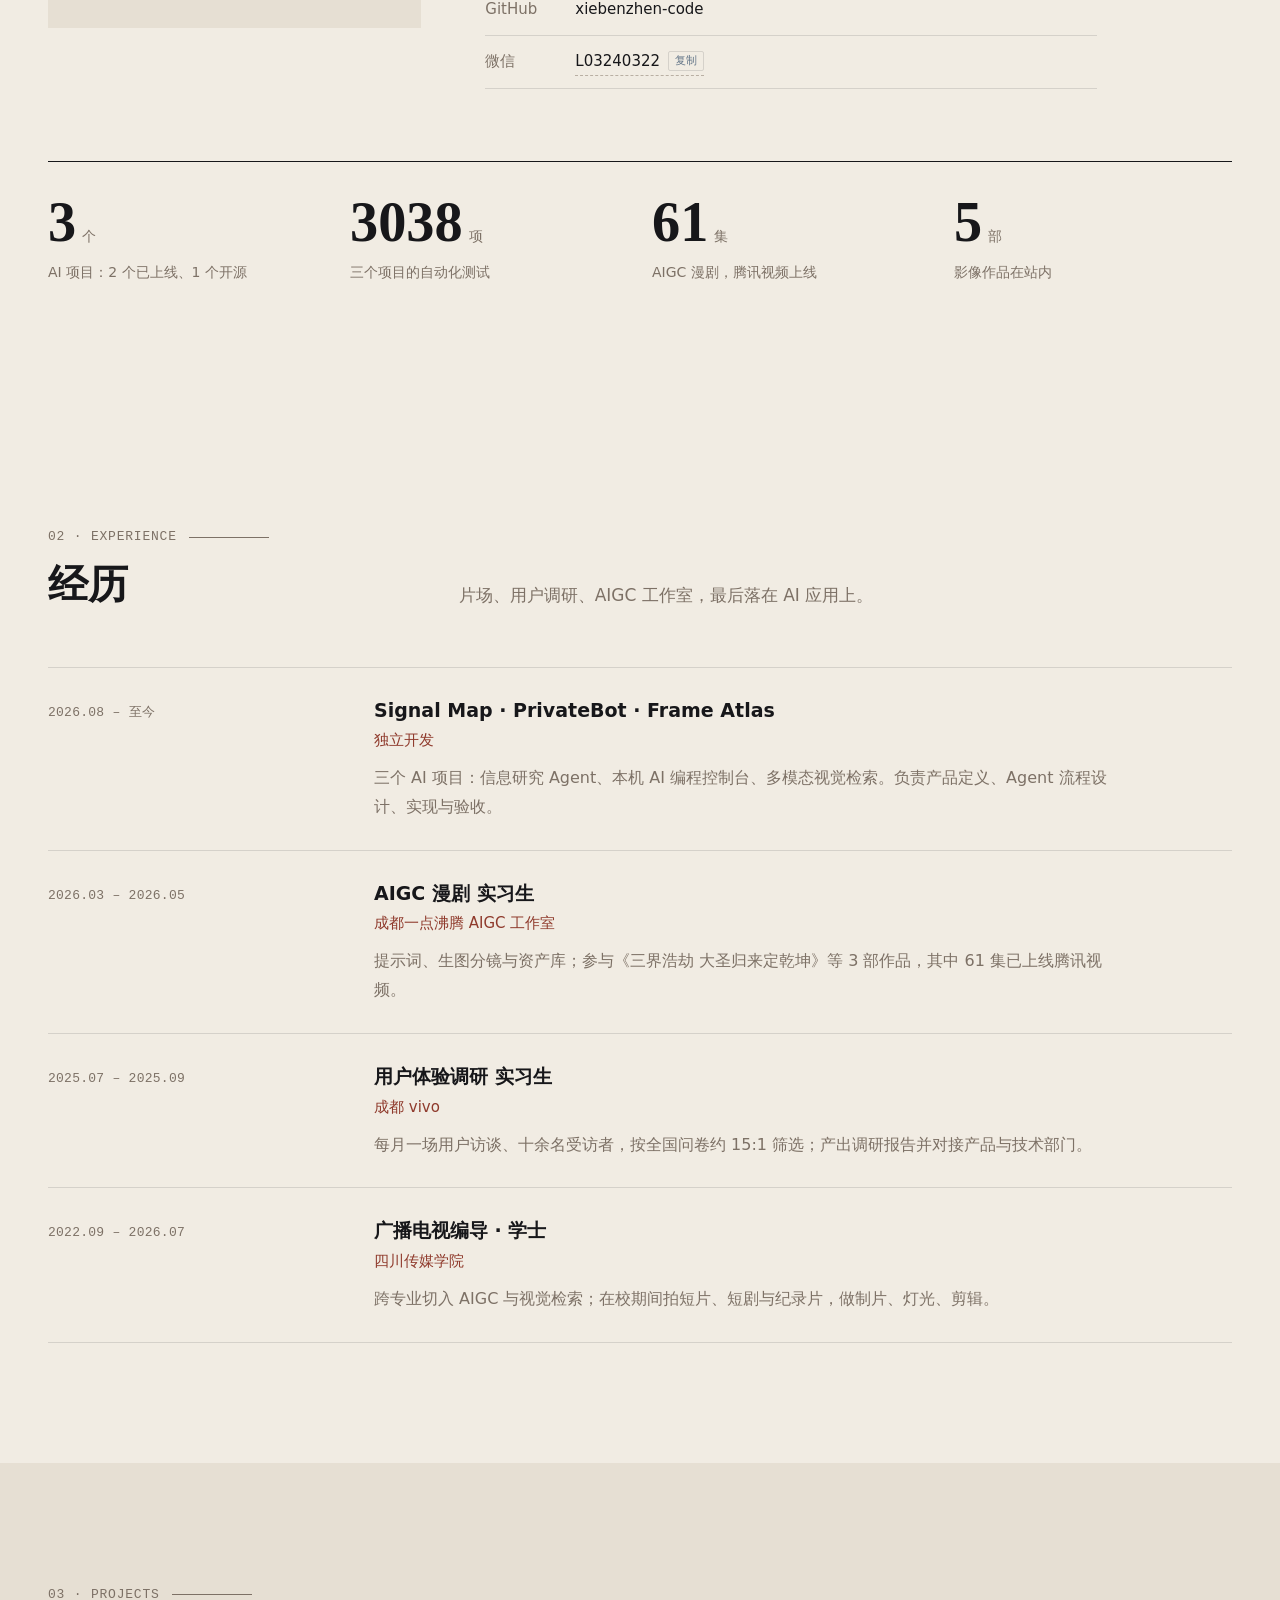
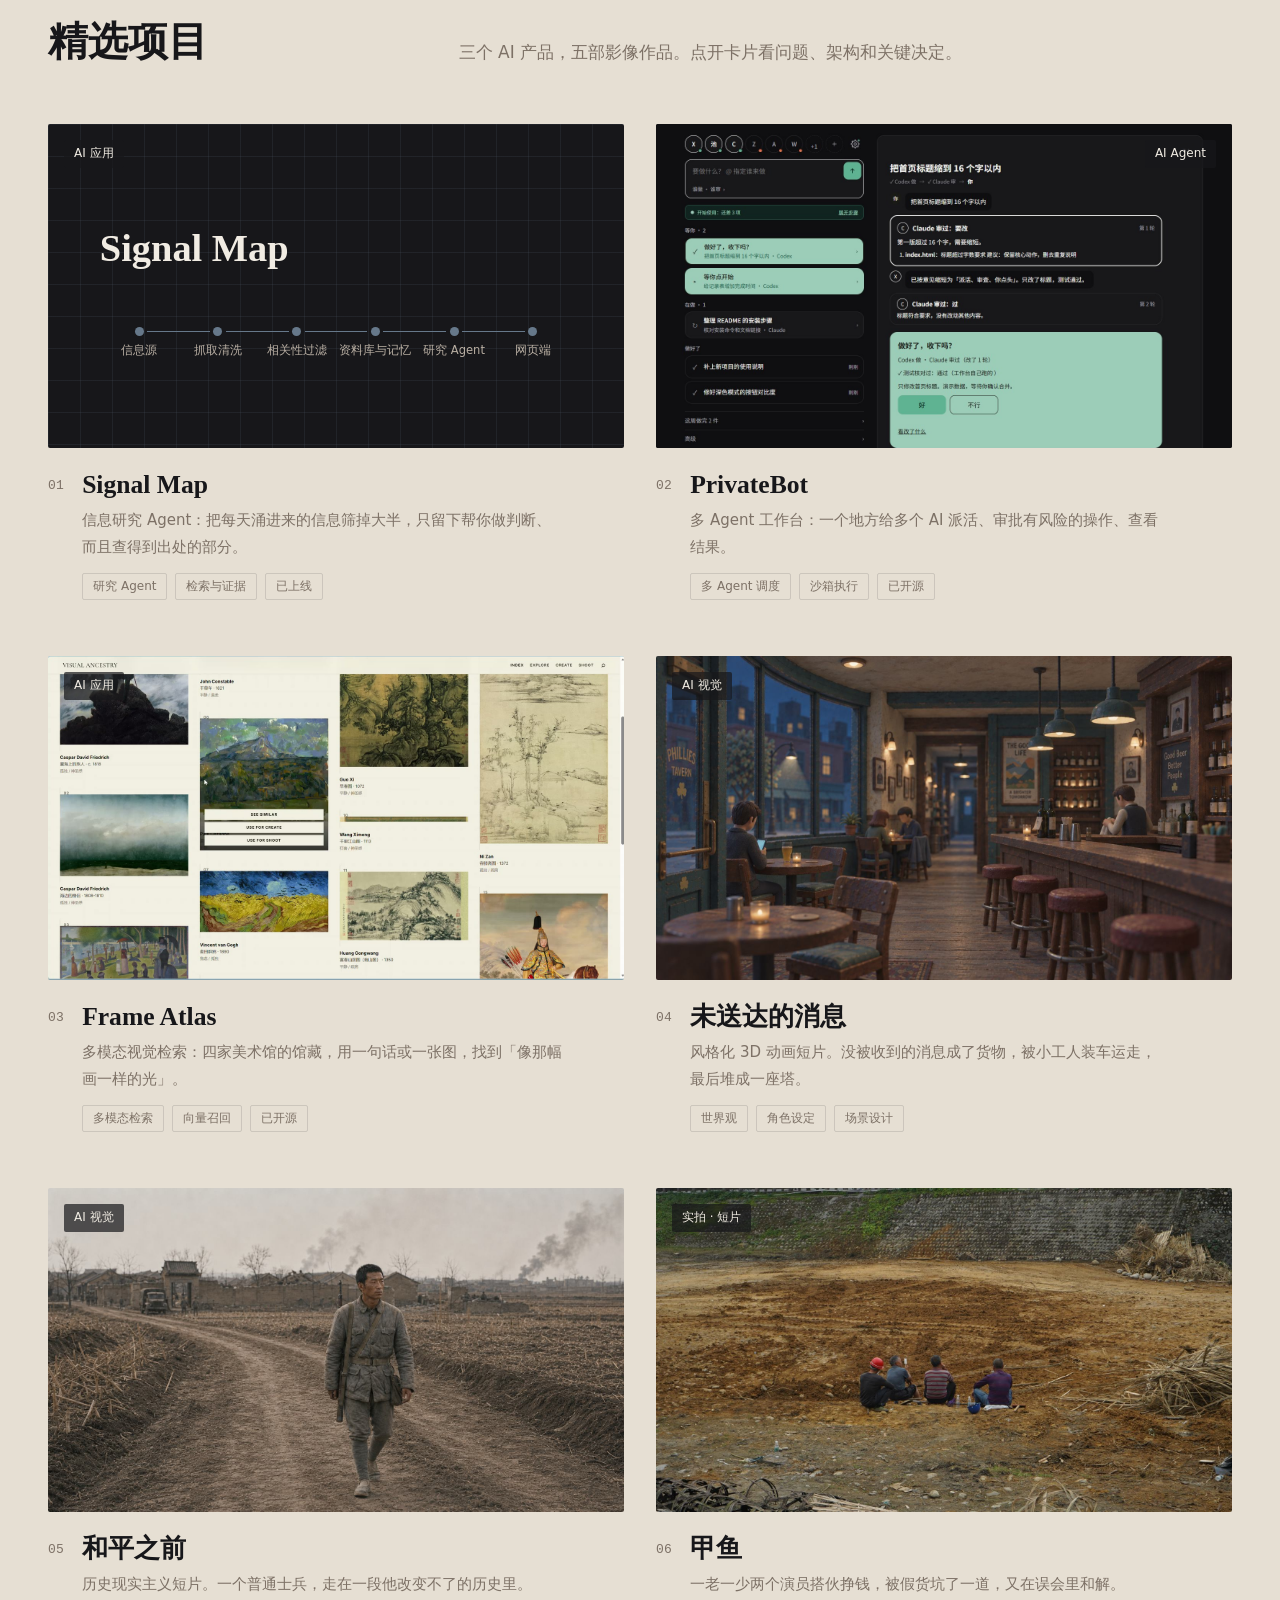
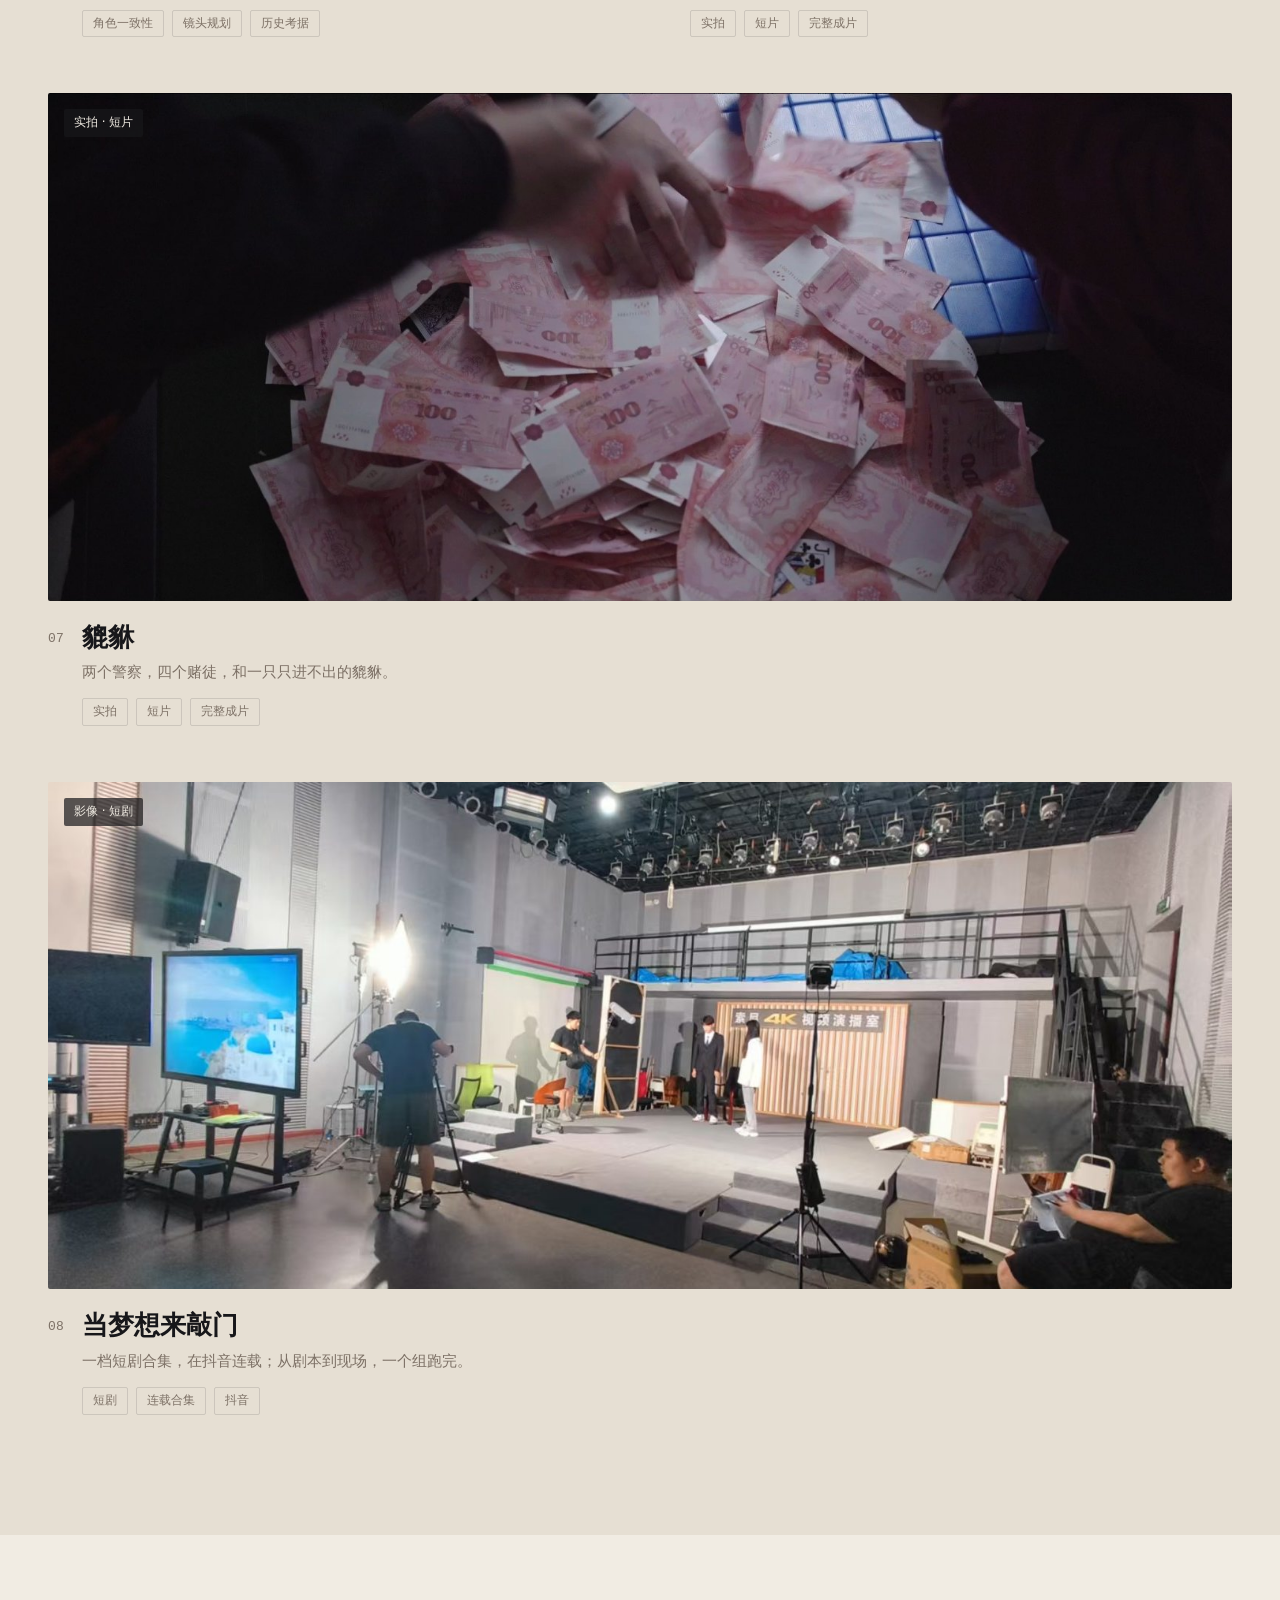
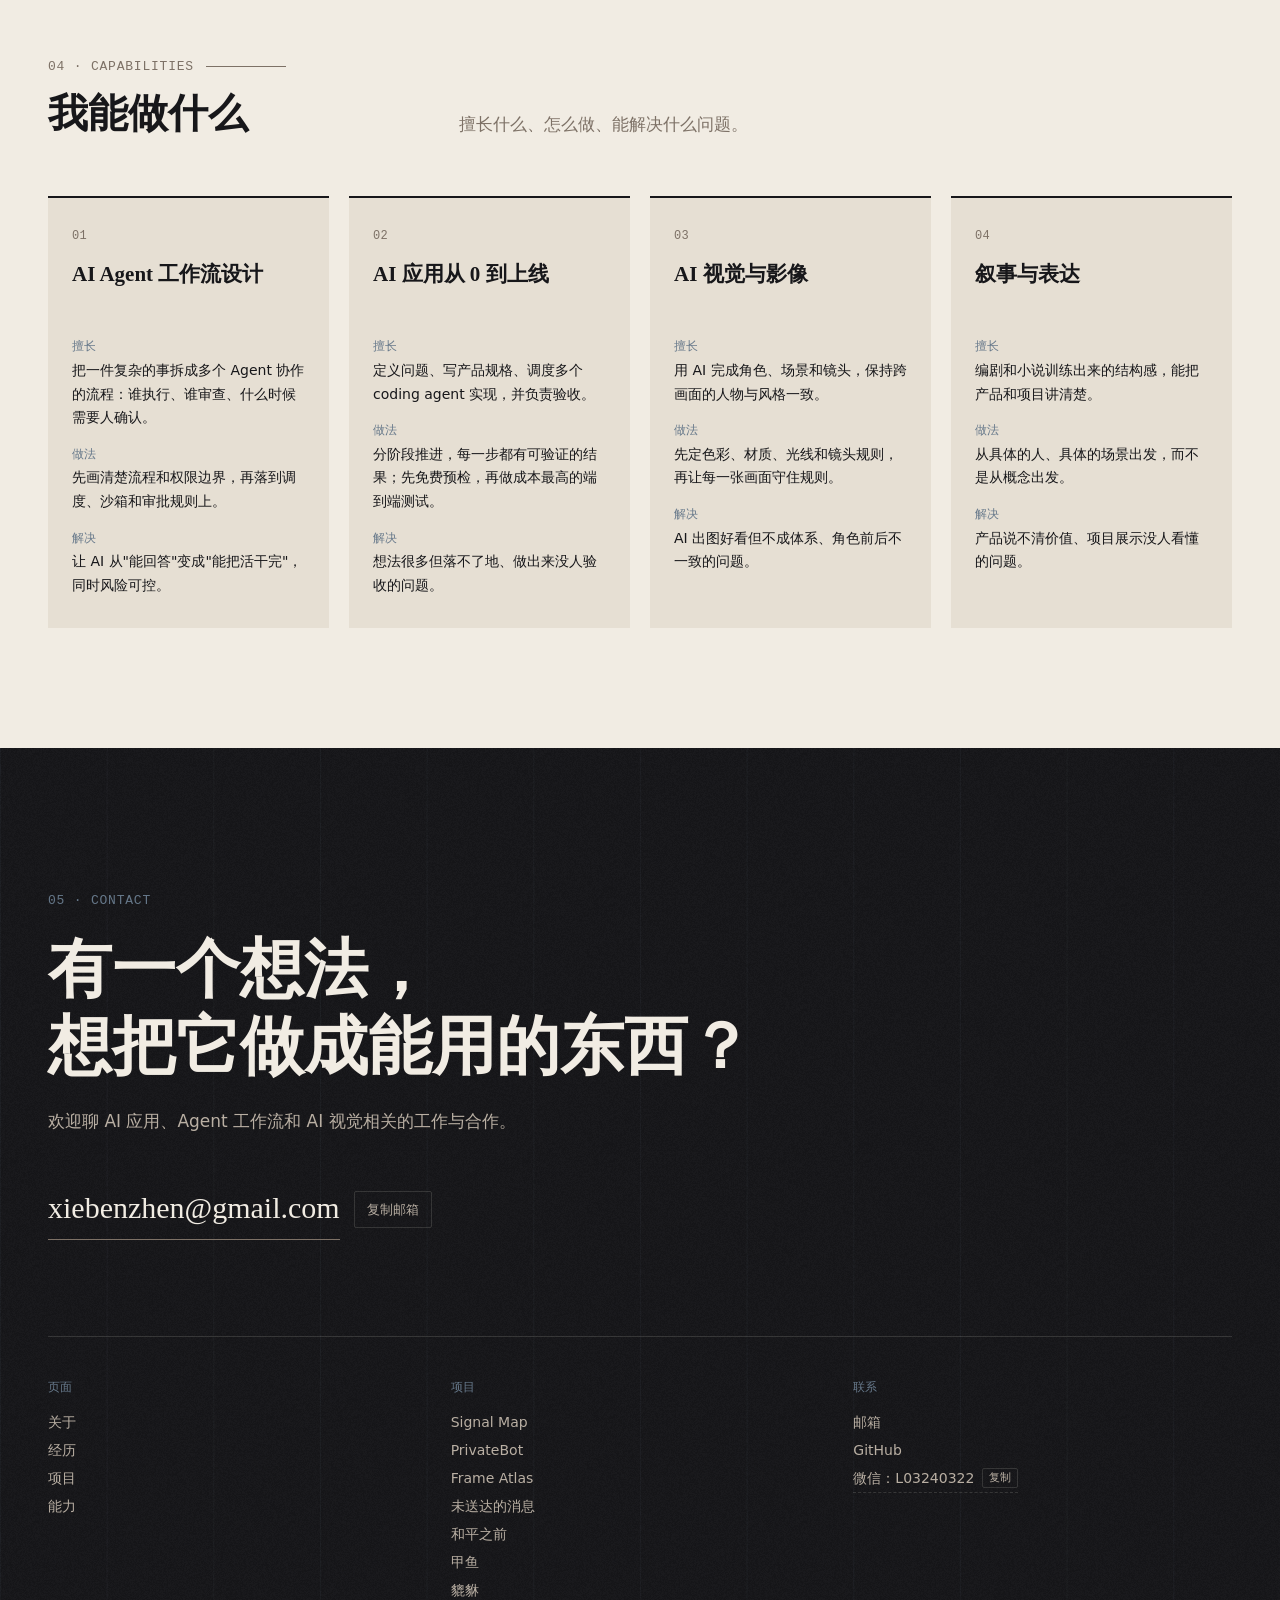
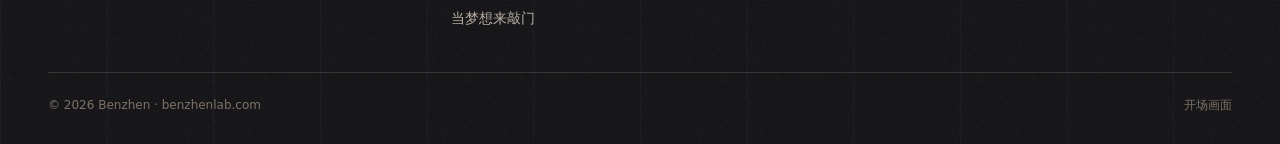
==== commit e9cca300: "新增 Frame Atlas（含两段演示视频），改为个人站结构，补经历与影像作品" ====
--- a/work.html
+++ b/work.html
@@ -2,120 +2,14 @@
 <html lang="zh-CN">
 <head>
 <meta charset="utf-8">
-<meta name="viewport" content="width=device-width, initial-scale=1, viewport-fit=cover">
-<title>作品集｜Benzhen</title>
-<meta name="description" content="AI 应用产品、Agent 工作流设计与 AI 视觉设计作品集。">
-<meta name="theme-color" content="#17171A">
-<link rel="canonical" href="https://benzhenlab.com/work.html">
-<meta property="og:type" content="website">
-<meta property="og:site_name" content="Benzhen">
-<meta property="og:url" content="https://benzhenlab.com/work.html">
-<meta property="og:title" content="Benzhen｜AI 应用产品 · Agent 工作流 · AI 视觉">
-<meta property="og:description" content="让 AI 真正干活，也让画面真正说话。七个项目：Signal Map、PrivateBot、未送达的消息、和平之前、貔貅、甲鱼、当梦想来敲门。">
-<meta property="og:image" content="https://benzhenlab.com/assets/img/msg-tavern.jpg">
-<meta name="twitter:card" content="summary_large_image">
-<link rel="icon" href="data:image/svg+xml,%3Csvg xmlns='http://www.w3.org/2000/svg' viewBox='0 0 64 64'%3E%3Crect width='64' height='64' fill='%2317171A'/%3E%3Cpath d='M14 26V14h12M50 38v12H38' stroke='%23B9AFA3' stroke-width='2' fill='none'/%3E%3Ccircle cx='32' cy='32' r='7' fill='%238F3A2C'/%3E%3C/svg%3E">
-<link rel="preload" as="image" href="assets/img/msg-street.jpg">
-<link rel="stylesheet" href="assets/css/style.css">
+<title>Benzhen｜AI 应用 · Agent 工程 · 影像</title>
+<meta name="robots" content="noindex">
+<link rel="canonical" href="https://benzhenlab.com/">
+<meta http-equiv="refresh" content="0; url=./index.html">
+<script>location.replace('./index.html' + location.hash);</script>
+<style>body{margin:0;background:#17171A;color:#B9AFA3;font:14px/1.7 -apple-system,"PingFang SC",sans-serif;display:flex;min-height:100vh;align-items:center;justify-content:center}a{color:#F2EDE6}</style>
 </head>
-<body class="page-in">
-
-<header class="nav" id="nav">
-  <div class="wrap">
-    <a class="logo" href="index.html" id="logo"></a>
-    <button class="menu-btn" id="menu" aria-label="打开菜单" aria-expanded="false"><i></i></button>
-    <ul id="links">
-      <li><a href="#about">关于</a></li>
-      <li><a href="#projects">项目</a></li>
-      <li><a href="#strengths">能力</a></li>
-      <li><a href="#contact">联系</a></li>
-    </ul>
-  </div>
-</header>
-
-<main>
-  <!-- 1 首屏 -->
-  <section class="hero on-dark" id="top">
-    <div class="bg"><img id="hero-img" alt=""></div>
-    <div class="grid"></div>
-    <div class="wrap">
-      <div class="kicker" id="hero-roles"></div>
-      <h1 id="hero-title"></h1>
-      <p id="hero-sub"></p>
-      <div class="acts" id="hero-acts"></div>
-    </div>
-    <span class="scroll mono">SCROLL</span>
-  </section>
-
-  <!-- 2 个人经历 -->
-  <section class="sec" id="about">
-    <div class="wrap">
-      <div class="sec-head">
-        <div><div class="no"><span class="mono-lbl" data-decrypt>01 · ABOUT</span></div><h2>关于我</h2></div>
-        <p>学电影出身，现在做 AI 应用、Agent 与 AI 视觉。</p>
-      </div>
-      <div class="about-grid">
-        <div class="portrait" id="portrait"></div>
-        <div class="about-txt">
-          <h3 id="about-title"></h3>
-          <div id="about-text"></div>
-          <dl class="contact-list" id="about-contact"></dl>
-        </div>
-      </div>
-      <div class="stats" id="stats"></div>
-    </div>
-  </section>
-
-  <!-- 3 精选项目 -->
-  <section class="sec projects" id="projects">
-    <div class="wrap">
-      <div class="sec-head">
-        <div><div class="no"><span class="mono-lbl" data-decrypt>02 · PROJECTS</span></div><h2>精选项目</h2></div>
-        <p>两个 AI 产品，五部影像作品。点开卡片看问题、架构和关键决定。</p>
-      </div>
-      <div class="proj-grid" id="proj-grid"></div>
-    </div>
-  </section>
-
-  <!-- 4 个人优势 -->
-  <section class="sec" id="strengths">
-    <div class="wrap">
-      <div class="sec-head">
-        <div><div class="no"><span class="mono-lbl" data-decrypt>03 · CAPABILITIES</span></div><h2>我能做什么</h2></div>
-        <p>擅长什么、怎么做、能解决什么问题。</p>
-      </div>
-      <div class="str-grid" id="str-grid"></div>
-    </div>
-  </section>
-
-  <!-- 5 页尾联系 -->
-  <section class="end" id="contact">
-    <div class="grid"></div>
-    <div class="wrap">
-      <div class="no" style="color:var(--steel);font-size:13px"><span class="mono-lbl" data-decrypt>04 · CONTACT</span></div>
-      <h2 id="end-title" style="margin-top:20px"></h2>
-      <p class="lead" id="end-text"></p>
-      <div class="mail">
-        <a class="addr" id="end-mail"></a>
-        <button class="copy" id="copy">复制邮箱</button>
-      </div>
-      <div class="end-cols">
-        <div><h4>页面</h4><a href="#about">关于</a><a href="#projects">项目</a><a href="#strengths">能力</a></div>
-        <div><h4>项目</h4><div id="end-proj"></div></div>
-        <div><h4>联系</h4><div id="end-contact"></div></div>
-      </div>
-      <div class="foot"><span id="copyr"></span><a href="index.html" style="text-decoration:none">回到开场</a></div>
-    </div>
-  </section>
-</main>
-
-<dialog class="detail" id="detail" aria-labelledby="d-title">
-  <div class="d-bar"><span id="d-kind"></span><span class="d-hint mono">← → 切换项目</span><button id="d-close">关闭 ✕</button></div>
-  <div class="d-body" id="d-body"></div>
-</dialog>
-
-<script src="assets/js/content.js"></script>
-<script src="assets/js/fx.js"></script>
-<script src="assets/js/main.js"></script>
+<body>
+<p>正在进入 <a href="./index.html">首页</a>…</p>
 </body>
 </html>
